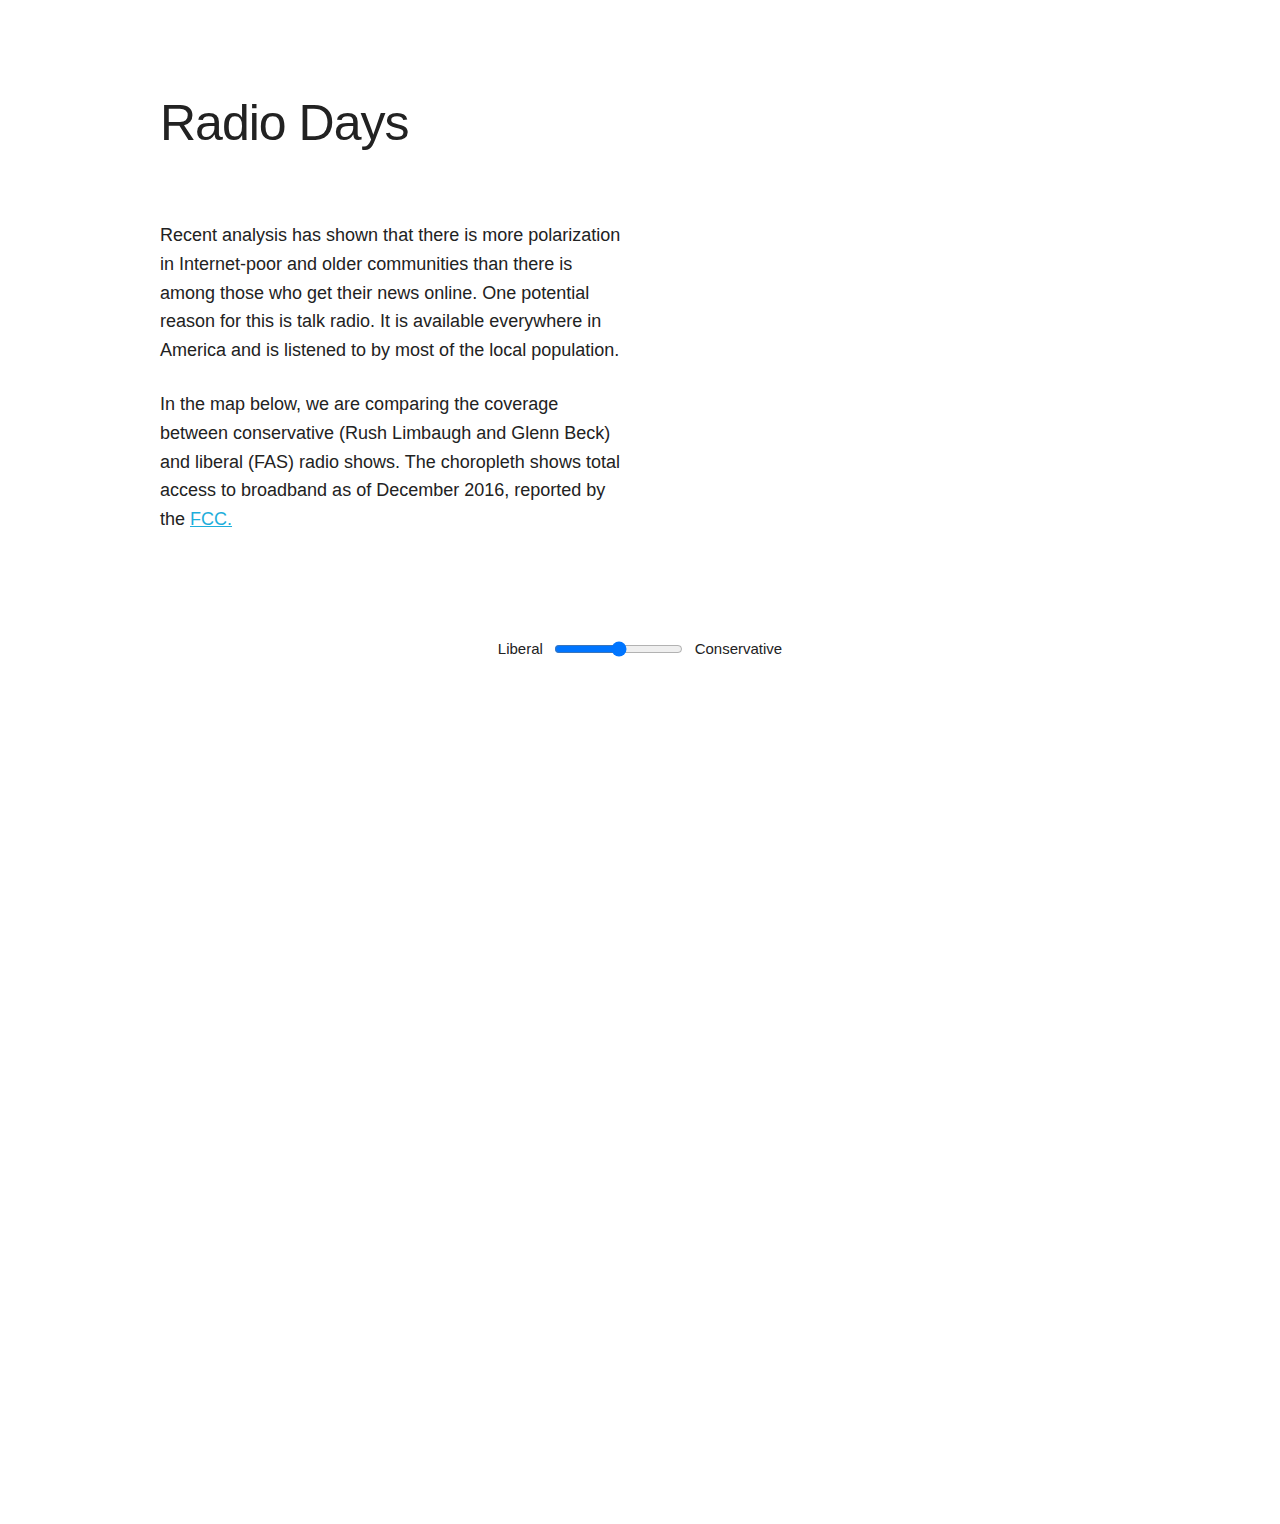
==== index.html @ 7ddf5f52 "cleanup" ====
<!DOCTYPE html>
<html lang="en">
<head>

  <!-- Basic Page Needs
  –––––––––––––––––––––––––––––––––––––––––––––––––– -->
  <meta charset="utf-8">
  <title>Radio Days</title>
  <meta name="description" content="">
  <meta name="author" content="">

  <!-- Mobile Specific Metas
  –––––––––––––––––––––––––––––––––––––––––––––––––– -->
  <meta name="viewport" content="width=device-width, initial-scale=1">

  <!-- CSS
  –––––––––––––––––––––––––––––––––––––––––––––––––– -->
  <link rel="stylesheet" href="css/normalize.css">
  <link rel="stylesheet" href="css/skeleton.css">
  <link rel="stylesheet" href="css/extra.css">

  <!-- Favicon
  –––––––––––––––––––––––––––––––––––––––––––––––––– -->
  <link rel="icon" type="image/png" href="images/favicon.png">
  

</head>
<body>
<script src="https://d3js.org/d3.v4.min.js"></script>
<script src="https://d3js.org/d3-scale-chromatic.v1.min.js"></script>
<script src="https://d3js.org/topojson.v2.min.js"></script>
<script src="https://d3js.org/d3-array.v1.min.js"></script>
<script src="https://d3js.org/d3-geo.v1.min.js"></script>
<script src="https://d3js.org/d3-geo-projection.v2.min.js"></script>
<script src="https://cdnjs.cloudflare.com/ajax/libs/jquery/3.3.1/jquery.min.js"></script>
<script src="https://d3js.org/d3-timer.v1.min.js"></script>

  <!-- Primary Page Layout
  –––––––––––––––––––––––––––––––––––––––––––––––––– -->
  <div class="container">
    <div class="row">
      <div class="one-half column" style="margin-top: 5%">
        <h1>Radio Days</h1>
      </div>
    </div>
    <div class="row">
      <div class="one-half column" style="margin-top: 5%">
        <p>Recent analysis has shown that there is more polarization in Internet-poor and older communities than there is among those who get their news online. One potential reason for this is talk radio. It is available everywhere in America and is listened to by most of the local population. </p> <p>In the map below, we are comparing the coverage between conservative (Rush Limbaugh and Glenn Beck) and liberal (FAS) radio shows. The choropleth shows total access to broadband as of December 2016, reported by the <a href="https://www.fcc.gov/general/broadband-deployment-data-fcc-form-477">FCC.</a></p>
      </div>
    </div>       
    <div class="row">
      <div class="twelve columns" style="margin-top: 5%; margin-bottom: 0">
        <div id="controls" >
          <a href="#livefeed" class="modeLive">Live feed</a>
          <a href="#limbaugh" class="modeL">Limbaugh</a>
          <a href="#fas" class="modeFAS">FAS</a>
          <a href="#knob" id="radioKnob" class="modeKnob">Knob</a>
        </div>
        <div id="hovering"></div>
        <div id="playing"></div>
      </div>
    </div>
    <div class="row" align="center" style="margin-top: 1%">
      <span class="sliderLabel">Liberal</span>
      <input type="range" align="center" min="-1" max="1" value="0.0" step="0.01" class="slider" id="scoreSlider">
      <span class="sliderLabel">Conservative</span>
    </div>
        <script src="data/dataMarket_rd.js"></script>
        <script type="text/javascript">

          // -------------------------------------------- Setup

          var fasCountMax = 0;
          var limbaughCountMax  = 0;
          var maxDiff =0;
          var minDiff = 2;
          var width  = 960,height = 500;
          var rateById = d3.map();
          var Broadband = d3.map();

          var color = d3.scaleThreshold()
              color.domain([0, 100])
              .range(d3.schemeYlGnBu[9]);
          var colorStations = "#000";
          var colorLimbaugh = "#D74C5F";
          var colorFAS = "#CF8F23";

          var x = d3.scaleLinear()
            .domain([0, 100])
            .rangeRound([600, 780]);
          var scaleRadius= d3.scaleLinear()
            .domain([100,  10000000])
            .range([2.5, 15]);
          var scaleParticle= d3.scaleLinear()
            .domain([1,  4095])
            .range([-1, 1]);

          var radioScan = false;
            //handleRadioScan();
          document.getElementById("radioKnob").onclick=function(){
            radioScan=!radioScan;
          }

          //load json!
          var marketInfo = JSON.parse(market);
          // console.dir(marketInfo);

          function calculateScore(marketObject){
            var libScore = marketObject.fasPercent / fasCountMax;
            var conScore = marketObject.limbaughPercent/ limbaughCountMax;
            if(libScore == 0 && conScore ==0){
              return -1;
            }
            var amount = libScore / (libScore + conScore);
            //var amount = conScore - libScore;
            //amount = (amount - minDiff)/(maxDiff-minDiff)*2 - 1;
            //console.log('market: ' + marketObject.name + ' score: ' + amount);
            return amount;
          }

          function calculateInside(marketObject){

            var libScore = marketObject.fasPercent / fasCountMax;
            var conScore = marketObject.limbaughPercent/ limbaughCountMax;

            var amount = conScore - libScore;
            amount = (amount - minDiff)/(maxDiff-minDiff)*2 - 1;
            amount = calculateScore(marketObject);
            amount = amount*2 - 1;
            amount = -amount;
            //var amount = libScore/(libScore + conScore);
            //console.log("amount: " + amount);

            value = document.getElementById("scoreSlider").value;

            if(Math.abs(value)<0.1){
                value = 0;
            }

            if(value>0){
              if(amount>=value){
                inside = true;
              }else{
                inside = false;
              }
            }

            if(value < 0){
              if(amount<=value){
                inside = true;
              }else{
                inside=false;
              }                        
            }

            if(value == 0){
              inside=true;
            }
            /*
            if(marketObject.name=='DAYTON'){

                console.log('market: ' + marketObject.name + ' value: ' + value + ' score: ' + amount + ' inside: ' + inside); 
            }
            */
            return inside;
          }


          //calculate aggregate stuff!
          fasCountMax = 0;
          limbaughCountMax = 0;
          console.dir(marketInfo);
          for(i = 0; i<marketInfo.length; i++){
              //console.log(dataMarket[i].fasCount);
              fasCountMax = Math.max(fasCountMax, marketInfo[i].fasPercent);
              limbaughCountMax = Math.max(limbaughCountMax, marketInfo[i].limbaughPercent);
          }

          for(i = 0; i<marketInfo.length; i++){
                var libScore = marketInfo[i].fasPercent / fasCountMax;
                var conScore = marketInfo[i].limbaughPercent/ limbaughCountMax;

                var amount = conScore - libScore;
                maxDiff = Math.max(amount, maxDiff);
                minDiff = Math.min(amount, minDiff);
          }

          // console.log('fas max: ' + fasCountMax + ' limbaugh max: ' + limbaughCountMax);
          // console.log('max diff: ' + maxDiff + ' minDiff: ' + minDiff);
          window.setInterval(handleRadioScan, 15000);
          //handleRadioScan();
          //document.getElementById("radioKnob").onclick = handleRadioScan();
          function handleRadioScan(){
              console.log('doing radioscan!');
              
              if(radioScan){
                  //load random thing that's open!
                  available=[];
                  for(i= 0; i<marketInfo.length; i++){
                    //make list of available
                    inside = calculateInside(marketInfo[i]);
                    if(inside){
                      for(j=0; j<marketInfo[i].conservative_live_link.length; j++){
                          if((marketInfo[i].conservative_live_link[j].length)>0){
                              available.push(marketInfo[i].conservative_live_link[j]);                              
                          }
                      }
                      for(j=0; j<marketInfo[i].liberal_live_link.length; j++){
                        if((marketInfo[i].liberal_live_link[j].length)>0){
                          available.push(marketInfo[i].liberal_live_link[j]);  
                        }
                      }
                    }
                  }

                  //select one of the available ones:
                  //console.log(Math.random());
                  idx = Math.round(Math.random() * available.length);
                  if(available.length>0){
                      link = available[idx];

                      if(link.includes('heart')){
                        link = link + '?autoplay=true';
                      }
                      console.log('using radio link ')
                      console.log(link);

                      document.getElementById('radioPlayer').src = link;
                      //console.dir(available);                          
                  }else{
                      console.log('could not find radio link!');
                  }
              }    
          }

          var svg = d3.select(".container").append("svg")
              .attr("width", width)
              .attr("height", height);

          // ---------------------------------------------- Utility
          function lerpColor(a, b, amount) { 

              var ah = parseInt(a.replace(/#/g, ''), 16),
                  ar = ah >> 16, ag = ah >> 8 & 0xff, ab = ah & 0xff,
                  bh = parseInt(b.replace(/#/g, ''), 16),
                  br = bh >> 16, bg = bh >> 8 & 0xff, bb = bh & 0xff,
                  rr = ar + amount * (br - ar),
                  rg = ag + amount * (bg - ag),
                  rb = ab + amount * (bb - ab);

              return '#' + ((1 << 24) + (rr << 16) + (rg << 8) + rb | 0).toString(16).slice(1);
          }

          function reloadIframe(){
            document.getElementById('radioPlayer').src = document.getElementById('radioPlayer').src;
          }

          // // -------------------------------------------- Legend
          var legend = svg.append("g")
            .attr("class", "key")
            .attr("transform", "translate(40,15)");

          legend.selectAll("rect")
          .data(color.range().map(function(d) {
              d = color.invertExtent(d);
              if (d[0] == null) d[0] = x.domain()[0];
              if (d[1] == null) d[1] = x.domain()[1];
              return d;
            }))
          .enter().append("rect")
            .attr("height", 8)
            .attr("x", function(d) { return x(d[0]); })
            .attr("width", function(d) { return x(d[1]) - x(d[0]); })
            .attr("fill", function(d) { return color(d[0]); })
            .style("opacity", 0.5);

          legend.append("text")
            .attr("class", "caption")
            .attr("x", x.range()[0])
            .attr("y", -6)
            .attr("fill", "#000")
            .attr("text-anchor", "start")
            .attr("font-weight", "bold")
            .text("Broadband access");

          legend.call(d3.axisBottom(x)
            .tickSize(13)
            .ticks(3)
            .tickFormat(function(x, i) { return i ? x : x  + "%";})
            .tickValues(x.domain()))
          .select(".domain")
            .remove();


          d3.queue()
              .defer(d3.json, "data/us-counties.json")
              .defer(d3.csv, "data/broadband.csv", row)
              .await(ready);

          // interplate data from unemployment.csv
          function row(d) {
            Broadband.set(d.CensusId, +d.percent_total_population*100);
            d.broadband = +d.percent_total_population;
            return d;
          }
          function ready(error, us) {

            if (error) throw error;

            var projection = d3.geoAlbersUsa().fitSize([width, height],topojson.feature(us, us.objects.counties));
            var path = d3.geoPath(projection);

            function loadMap() {
              svg.append("g")
                  .attr("class", "counties")
                .selectAll("path")
                .data(topojson.feature(us, us.objects.counties).features)
                .enter().append("path")
                  //.attr("fill", function(d,i) { return color(d.rate = TotalPop.get(d.id)); })
                  .attr("fill", function(d,i) { return color(d.rate = Broadband.get(d.id)); })
                  .attr("opacity", 0.5)
                  .attr("d", path)
                  .on("mouseover", function(){ 
                      d3.select(this).style("fill", "rgba(0,0,0,0.5)"); 
                  })
                  .on("mouseout", function(){ 
                      //d3.select(this).style("fill", function(d) { return color(d.rate = TotalPop.get(d.id)); })
                      d3.select(this).style("fill", function(d) { return color(d.rate = Broadband.get(d.id)); })
                  })  
                .append("title")
                  .text(function(d) { return d.rate; });

              svg.append("path")
                  .datum(topojson.mesh(us, us.objects.states, function(a, b) { return a !== b; }))
                  .attr("class", "states")
                  .attr("d", path);
            }
            loadMap();                 

            d3.json("data/dataMarket_rd.json", function(error, dataMarket) {

              function drawMarkets() {
                // -------------------------------------------- market
                var market = svg.selectAll("g.market")
                  .data(dataMarket)
                  .enter()
                  .append("g")
                  .attr("class", "market")
                  .attr("transform", function(d) { 
                    if (d.long!==-1 && d.lat!==-1) {
                      return "translate(" + projection([d.long, d.lat]) + ")"; }
                  });

                market.append("circle")
                  .attr("r", function(d){
                    // return d.population/600000;
                    return  scaleRadius(d.population); 
                  })
                  .attr("class", "knob")
                  .style("opacity", 0.8)
                  // .style("stroke-dasharray", function(d){
                  //     amount = calculateScore(d);
                  //     if (amount > 0.5) {
                  //       return 3;
                  //     }
                  //     else {
                  //       return 0;
                  //     }
                  // })
                  .style("stroke-width", 1.5)
                  .style("fill", function(d){
                      amount = calculateScore(d);
                      return lerpColor('#a02ea0', '#1e2db2', amount);  
                  })
                  .attr("score",function(d){
                      mount = calculateScore(d);
                      return amount;
                  })
                  .on("mouseover", function(d){ 
                      //d3.select(this).style("fill", "rgba(173, 140, 171, 1)"); 
                      var talkTotal = d.fasPercent + d.limbaughPercent;
                      var liberalPercent = d.fasPercent / talkTotal;
                      var conservativePercent = d.limbaughPercent / talkTotal;
                      // console.log(liberalPercent, conservativePercent);
                      var description = d.name + ' \n Liberal share: ' + Math.round(liberalPercent*100) + '%' + ' \n Conservative share: ' + Math.round(conservativePercent*100) + '%';
                      d3.select("#hovering").text(description);
                      d3.select(this).style("stroke-width", 1);
                      d3.select("#playing").text(" ");
                  })              
                  .on("mouseout", function(d){ 
                      //d3.select(this).style("fill", "rgba(173, 140, 171, 0.8)"); 
                      d3.select("#hovering").text(" ");
                      d3.select(this).style("stroke-width", 0);
                      d3.select("#playing").text(" ");
                  })

                  d3.selectAll('.knob')
                      .filter(function(d) { return d.number < 50 })
                        .attr("class", "Kfirst");
                  d3.selectAll('.knob')
                      .filter(function(d) { return d.number > 50 && d.number < 100 })
                        .attr("class", "Ksecond");
                  d3.selectAll('.knob')
                      .filter(function(d) { return d.number > 100 && d.number < 200 })
                        .attr("class", "Kthird");
              }
              drawMarkets();
            });               


          }

          // d3.interval( function(){ 
          //   d3.json('https://api.particle.io/v1/devices/270021001247363333343437/reading?access_token=6f49a6afc9c2209535c1bd59d9153cc4d3ab49b1', function(error, particleData){
          //     var sliderValue = scaleParticle(particleData.result).toFixed(2);
          //     document.getElementById("scoreSlider").value = sliderValue;
          //     updateSlider(sliderValue);
          //   });     
          // }, 500);
         
          document.getElementById("scoreSlider").oninput = function () {
            updateSlider(this.value);
          }
 
          function updateSlider(value){
            cutoff = 0.1;
            if(Math.abs(value)<cutoff){
              value = 0;
            }
            d3.selectAll(".station").transition().delay(100).style("opacity", 0);

            d3.selectAll(".Kfirst")
                .transition()
                .style("opacity", function(d){
                      var inside = calculateInside(d);
                      if(inside){
                        return 0.8;
                      }else{
                        return 0.0;
                      }
                })

           d3.selectAll(".Ksecond")   
              .transition() 
              .style("opacity", function(d){
                      var inside = calculateInside(d);
                      if(inside){
                        return 0.8;
                      }else{
                        return 0.0;
                      }
                })
           d3.selectAll(".Kthird")   
              .transition() 
              .style("opacity", function(d){
                      var inside = calculateInside(d);
                      if(inside){
                        return 0.8;
                      }else{
                        return 0.0;
                      }
                })
          }

        </script>
  </div>

  <div id="cheating" align="center">
    <iframe id="radioPlayer" gesture="media" width="800" height="800" src="https://www.iheart.com/live/news-talk-800-wvhu-2629/?autoplay=true" frameborder="0"></iframe>
  </div>
  <!-- <iframe id="radioPlayer" gesture="media" width="300" height="400" src="https://www.iheart.com/live/news-talk-800-wvhu-2629/?autoplay=true?embed=true" frameborder="0"></iframe>
   -->
  <!-- <button onclick="reloadIframe()">Click me</button> -->

<!-- End Document
  –––––––––––––––––––––––––––––––––––––––––––––––––– -->
</body>


</html>
---- css/skeleton.css ----
/*
* Skeleton V2.0.4
* Copyright 2014, Dave Gamache
* www.getskeleton.com
* Free to use under the MIT license.
* http://www.opensource.org/licenses/mit-license.php
* 12/29/2014
*/


/* Table of contents
––––––––––––––––––––––––––––––––––––––––––––––––––
- Grid
- Base Styles
- Typography
- Links
- Buttons
- Forms
- Lists
- Code
- Tables
- Spacing
- Utilities
- Clearing
- Media Queries
*/


/* Grid
–––––––––––––––––––––––––––––––––––––––––––––––––– */
.container {
  position: relative;
  width: 100%;
  max-width: 960px;
  margin: 0 auto;
  padding: 0 20px;
  box-sizing: border-box; }
.column,
.columns {
  width: 100%;
  float: left;
  box-sizing: border-box; }

/* For devices larger than 400px */
@media (min-width: 400px) {
  .container {
    width: 85%;
    padding: 0; }
}

/* For devices larger than 550px */
@media (min-width: 550px) {
  .container {
    width: 80%; }
  .column,
  .columns {
    margin-left: 4%; }
  .column:first-child,
  .columns:first-child {
    margin-left: 0; }

  .one.column,
  .one.columns                    { width: 4.66666666667%; }
  .two.columns                    { width: 13.3333333333%; }
  .three.columns                  { width: 22%;            }
  .four.columns                   { width: 30.6666666667%; }
  .five.columns                   { width: 39.3333333333%; }
  .six.columns                    { width: 48%;            }
  .seven.columns                  { width: 56.6666666667%; }
  .eight.columns                  { width: 65.3333333333%; }
  .nine.columns                   { width: 74.0%;          }
  .ten.columns                    { width: 82.6666666667%; }
  .eleven.columns                 { width: 91.3333333333%; }
  .twelve.columns                 { width: 100%; margin-left: 0; }

  .one-third.column               { width: 30.6666666667%; }
  .two-thirds.column              { width: 65.3333333333%; }

  .one-half.column                { width: 48%; }

  /* Offsets */
  .offset-by-one.column,
  .offset-by-one.columns          { margin-left: 8.66666666667%; }
  .offset-by-two.column,
  .offset-by-two.columns          { margin-left: 17.3333333333%; }
  .offset-by-three.column,
  .offset-by-three.columns        { margin-left: 26%;            }
  .offset-by-four.column,
  .offset-by-four.columns         { margin-left: 34.6666666667%; }
  .offset-by-five.column,
  .offset-by-five.columns         { margin-left: 43.3333333333%; }
  .offset-by-six.column,
  .offset-by-six.columns          { margin-left: 52%;            }
  .offset-by-seven.column,
  .offset-by-seven.columns        { margin-left: 60.6666666667%; }
  .offset-by-eight.column,
  .offset-by-eight.columns        { margin-left: 69.3333333333%; }
  .offset-by-nine.column,
  .offset-by-nine.columns         { margin-left: 78.0%;          }
  .offset-by-ten.column,
  .offset-by-ten.columns          { margin-left: 86.6666666667%; }
  .offset-by-eleven.column,
  .offset-by-eleven.columns       { margin-left: 95.3333333333%; }

  .offset-by-one-third.column,
  .offset-by-one-third.columns    { margin-left: 34.6666666667%; }
  .offset-by-two-thirds.column,
  .offset-by-two-thirds.columns   { margin-left: 69.3333333333%; }

  .offset-by-one-half.column,
  .offset-by-one-half.columns     { margin-left: 52%; }

}


/* Base Styles
–––––––––––––––––––––––––––––––––––––––––––––––––– */
/* NOTE
html is set to 62.5% so that all the REM measurements throughout Skeleton
are based on 10px sizing. So basically 1.5rem = 15px :) */
html {
  font-size: 62.5%; }
body {
  font-size: 1.5em; /* currently ems cause chrome bug misinterpreting rems on body element */
  line-height: 1.6;
  font-weight: 400;
  font-family: "Raleway", "HelveticaNeue", "Helvetica Neue", Helvetica, Arial, sans-serif;
  color: #222; }


/* Typography
–––––––––––––––––––––––––––––––––––––––––––––––––– */
h1, h2, h3, h4, h5, h6 {
  margin-top: 0;
  margin-bottom: 2rem;
  font-weight: 300; }
h1 { font-size: 4.0rem; line-height: 1.2;  letter-spacing: -.1rem;}
h2 { font-size: 3.6rem; line-height: 1.25; letter-spacing: -.1rem; }
h3 { font-size: 3.0rem; line-height: 1.3;  letter-spacing: -.1rem; }
h4 { font-size: 2.4rem; line-height: 1.35; letter-spacing: -.08rem; }
h5 { font-size: 1.8rem; line-height: 1.5;  letter-spacing: -.05rem; }
h6 { font-size: 1.5rem; line-height: 1.6;  letter-spacing: 0; }

/* Larger than phablet */
@media (min-width: 550px) {
  h1 { font-size: 5.0rem; }
  h2 { font-size: 4.2rem; }
  h3 { font-size: 3.6rem; }
  h4 { font-size: 3.0rem; }
  h5 { font-size: 2.4rem; }
  h6 { font-size: 1.5rem; }
}

p {
  margin-top: 0; }


/* Links
–––––––––––––––––––––––––––––––––––––––––––––––––– */
a {
  color: #1EAEDB; }
a:hover {
  color: #0FA0CE; }


/* Buttons
–––––––––––––––––––––––––––––––––––––––––––––––––– */
.button,
button,
input[type="submit"],
input[type="reset"],
input[type="button"] {
  display: inline-block;
  height: 38px;
  padding: 0 30px;
  color: #555;
  text-align: center;
  font-size: 11px;
  font-weight: 600;
  line-height: 38px;
  letter-spacing: .1rem;
  text-transform: uppercase;
  text-decoration: none;
  white-space: nowrap;
  background-color: transparent;
  border-radius: 4px;
  border: 1px solid #bbb;
  cursor: pointer;
  box-sizing: border-box; }
.button:hover,
button:hover,
input[type="submit"]:hover,
input[type="reset"]:hover,
input[type="button"]:hover,
.button:focus,
button:focus,
input[type="submit"]:focus,
input[type="reset"]:focus,
input[type="button"]:focus {
  color: #333;
  border-color: #888;
  outline: 0; }
.button.button-primary,
button.button-primary,
input[type="submit"].button-primary,
input[type="reset"].button-primary,
input[type="button"].button-primary {
  color: #FFF;
  background-color: #33C3F0;
  border-color: #33C3F0; }
.button.button-primary:hover,
button.button-primary:hover,
input[type="submit"].button-primary:hover,
input[type="reset"].button-primary:hover,
input[type="button"].button-primary:hover,
.button.button-primary:focus,
button.button-primary:focus,
input[type="submit"].button-primary:focus,
input[type="reset"].button-primary:focus,
input[type="button"].button-primary:focus {
  color: #FFF;
  background-color: #1EAEDB;
  border-color: #1EAEDB; }


/* Forms
–––––––––––––––––––––––––––––––––––––––––––––––––– */
input[type="email"],
input[type="number"],
input[type="search"],
input[type="text"],
input[type="tel"],
input[type="url"],
input[type="password"],
textarea,
select {
  height: 38px;
  padding: 6px 10px; /* The 6px vertically centers text on FF, ignored by Webkit */
  background-color: #fff;
  border: 1px solid #D1D1D1;
  border-radius: 4px;
  box-shadow: none;
  box-sizing: border-box; }
/* Removes awkward default styles on some inputs for iOS */
input[type="email"],
input[type="number"],
input[type="search"],
input[type="text"],
input[type="tel"],
input[type="url"],
input[type="password"],
textarea {
  -webkit-appearance: none;
     -moz-appearance: none;
          appearance: none; }
textarea {
  min-height: 65px;
  padding-top: 6px;
  padding-bottom: 6px; }
input[type="email"]:focus,
input[type="number"]:focus,
input[type="search"]:focus,
input[type="text"]:focus,
input[type="tel"]:focus,
input[type="url"]:focus,
input[type="password"]:focus,
textarea:focus,
select:focus {
  border: 1px solid #33C3F0;
  outline: 0; }
label,
legend {
  display: block;
  margin-bottom: .5rem;
  font-weight: 600; }
fieldset {
  padding: 0;
  border-width: 0; }
input[type="checkbox"],
input[type="radio"] {
  display: inline; }
label > .label-body {
  display: inline-block;
  margin-left: .5rem;
  font-weight: normal; }


/* Lists
–––––––––––––––––––––––––––––––––––––––––––––––––– */
ul {
  list-style: circle inside; }
ol {
  list-style: decimal inside; }
ol, ul {
  padding-left: 0;
  margin-top: 0; }
ul ul,
ul ol,
ol ol,
ol ul {
  margin: 1.5rem 0 1.5rem 3rem;
  font-size: 90%; }
li {
  margin-bottom: 1rem; }


/* Code
–––––––––––––––––––––––––––––––––––––––––––––––––– */
code {
  padding: .2rem .5rem;
  margin: 0 .2rem;
  font-size: 90%;
  white-space: nowrap;
  background: #F1F1F1;
  border: 1px solid #E1E1E1;
  border-radius: 4px; }
pre > code {
  display: block;
  padding: 1rem 1.5rem;
  white-space: pre; }


/* Tables
–––––––––––––––––––––––––––––––––––––––––––––––––– */
th,
td {
  padding: 12px 15px;
  text-align: left;
  border-bottom: 1px solid #E1E1E1; }
th:first-child,
td:first-child {
  padding-left: 0; }
th:last-child,
td:last-child {
  padding-right: 0; }


/* Spacing
–––––––––––––––––––––––––––––––––––––––––––––––––– */
button,
.button {
  margin-bottom: 1rem; }
input,
textarea,
select,
fieldset {
  margin-bottom: 1.5rem; }
pre,
blockquote,
dl,
figure,
table,
p,
ul,
ol,
form {
  margin-bottom: 2.5rem; }


/* Utilities
–––––––––––––––––––––––––––––––––––––––––––––––––– */
.u-full-width {
  width: 100%;
  box-sizing: border-box; }
.u-max-full-width {
  max-width: 100%;
  box-sizing: border-box; }
.u-pull-right {
  float: right; }
.u-pull-left {
  float: left; }


/* Misc
–––––––––––––––––––––––––––––––––––––––––––––––––– */
hr {
  margin-top: 3rem;
  margin-bottom: 3.5rem;
  border-width: 0;
  border-top: 1px solid #E1E1E1; }


/* Clearing
–––––––––––––––––––––––––––––––––––––––––––––––––– */

/* Self Clearing Goodness */
.container:after,
.row:after,
.u-cf {
  content: "";
  display: table;
  clear: both; }


/* Media Queries
–––––––––––––––––––––––––––––––––––––––––––––––––– */
/*
Note: The best way to structure the use of media queries is to create the queries
near the relevant code. For example, if you wanted to change the styles for buttons
on small devices, paste the mobile query code up in the buttons section and style it
there.
*/


/* Larger than mobile */
@media (min-width: 400px) {}

/* Larger than phablet (also point when grid becomes active) */
@media (min-width: 550px) {}

/* Larger than tablet */
@media (min-width: 750px) {}

/* Larger than desktop */
@media (min-width: 1000px) {}

/* Larger than Desktop HD */
@media (min-width: 1200px) {}
---- css/extra.css ----
@import url('https://rsms.me/inter/inter-ui.css');

.container {
	padding: 5vh 0;
}

.container, .text {
	font-family: 'Inter UI', sans-serif;
	font-size: 1.8rem;
}

.counties {
  fill: none;
  stroke: #fff;
  stroke-width: 0.2px;
}

.states {
  fill: none;
  stroke: rgba(0,0,0,0.3);
  stroke-linejoin: round;
}

svg {
	margin: 0 auto;
	display: block;
	position: relative;
	/*border: 1px solid;*/
	padding-bottom: 20vh;
}

g.station {
	cursor: pointer;
	stroke: #000;
}


#controls {
	width: auto;
	margin: 0 auto;
	font-family: 'Inter UI', sans-serif;
	font-size: 1.4rem;
	/*border: 1px solid;*/
	text-align: center;
	display: none;
}

.sliderLabel {
	font-size: 1.5rem;
	vertical-align: top;
	padding: 0 0.5vw;
}

#hovering, #playing {
	font-size: 1.6rem;
	font-weight: 500;
	/*background-color: #67AACE;*/
	z-index: 1;
	float: left;
	height: 2.3vh;
}

.modeLive, .modeL, .modeFAS{
	cursor: pointer;
	text-align: center;
	margin-right: 0.6vw;
	position: relative;
	display: inline-block;
}


#cheating {
	opacity: 0;
}
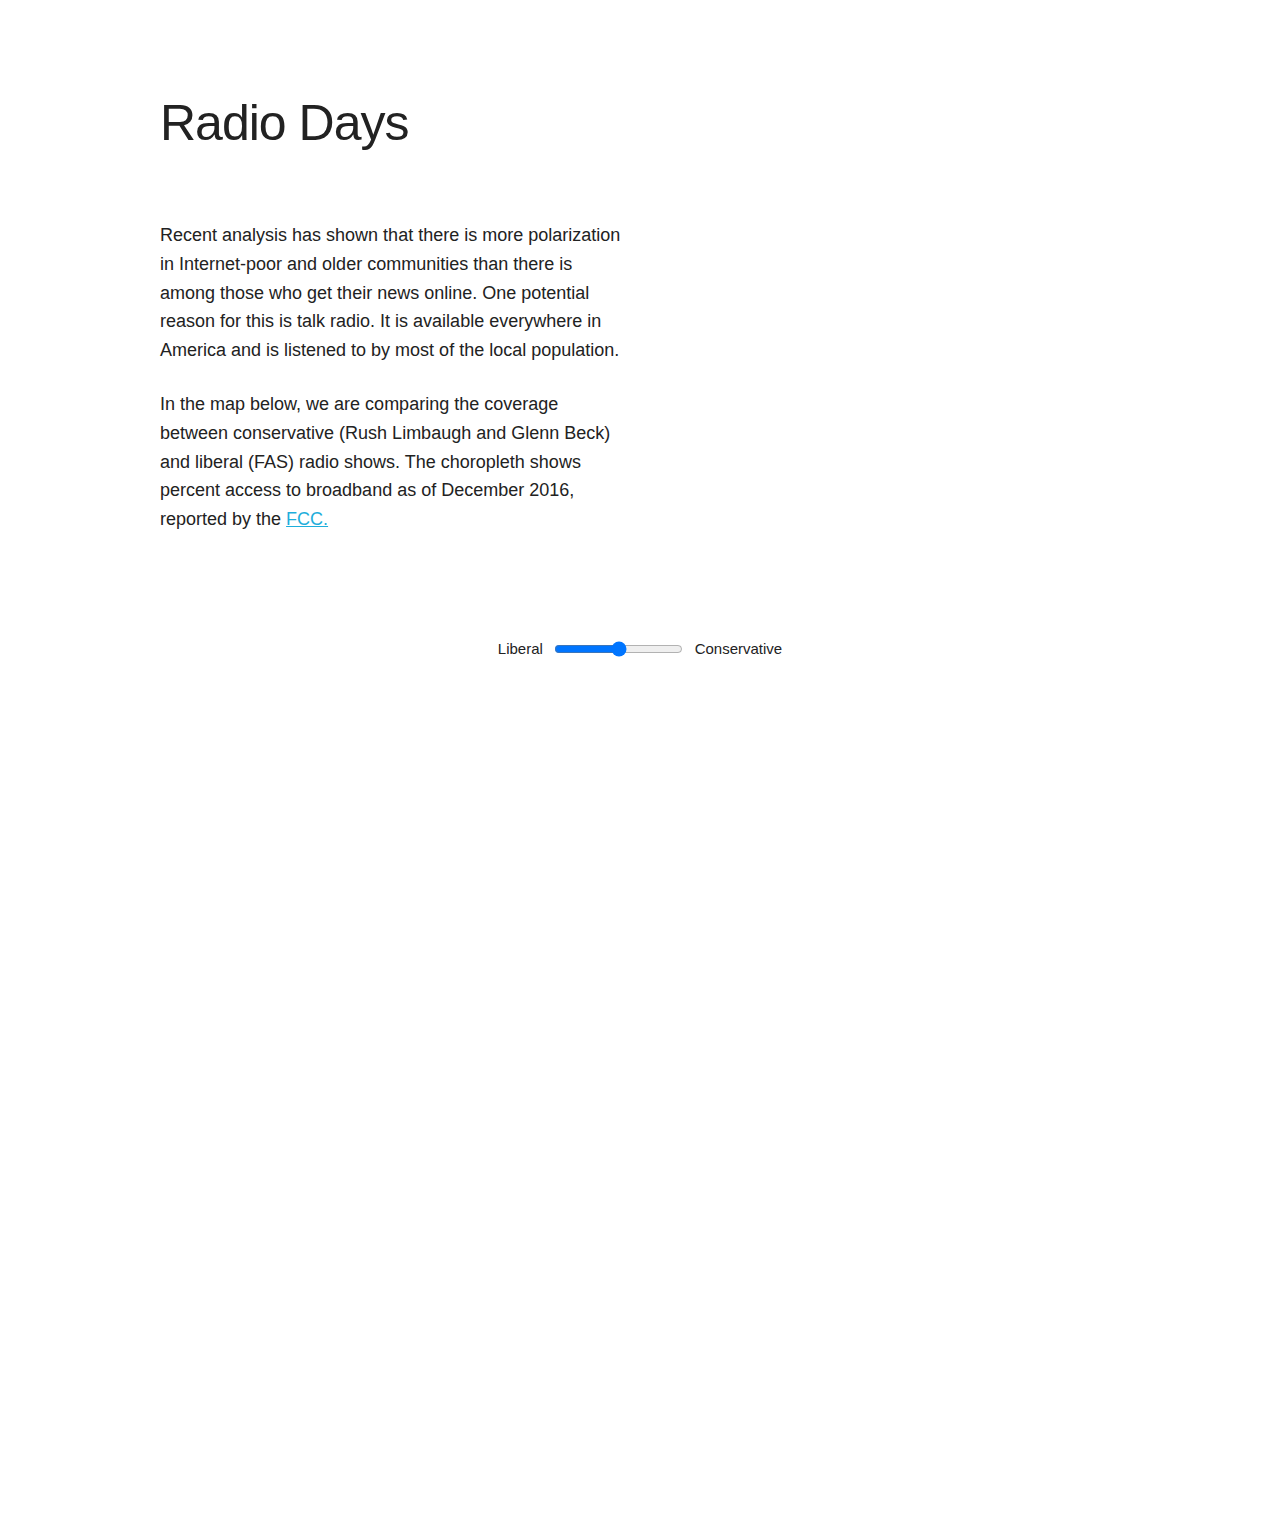
==== commit 22713648: "broadband data" ====
--- a/index.html
+++ b/index.html
@@ -45,7 +45,7 @@
     </div>
     <div class="row">
       <div class="one-half column" style="margin-top: 5%">
-        <p>Recent analysis has shown that there is more polarization in Internet-poor and older communities than there is among those who get their news online. One potential reason for this is talk radio. It is available everywhere in America and is listened to by most of the local population. </p> <p>In the map below, we are comparing the coverage between conservative (Rush Limbaugh and Glenn Beck) and liberal (FAS) radio shows. The choropleth shows total access to broadband as of December 2016, reported by the <a href="https://www.fcc.gov/general/broadband-deployment-data-fcc-form-477">FCC.</a></p>
+        <p>Recent analysis has shown that there is more polarization in Internet-poor and older communities than there is among those who get their news online. One potential reason for this is talk radio. It is available everywhere in America and is listened to by most of the local population. </p> <p>In the map below, we are comparing the coverage between conservative (Rush Limbaugh and Glenn Beck) and liberal (FAS) radio shows. The choropleth shows percent access to broadband as of December 2016, reported by the <a href="https://www.fcc.gov/general/broadband-deployment-data-fcc-form-477">FCC.</a></p>
       </div>
     </div>       
     <div class="row">
@@ -79,14 +79,14 @@
           var Broadband = d3.map();
 
           var color = d3.scaleThreshold()
-              color.domain([0, 100])
-              .range(d3.schemeYlGnBu[9]);
+              color.domain([0, 10, 20, 30, 40, 50, 60, 70, 80, 90, 100])
+              .range(d3.schemePuBuGn[9]);
           var colorStations = "#000";
           var colorLimbaugh = "#D74C5F";
           var colorFAS = "#CF8F23";
 
           var x = d3.scaleLinear()
-            .domain([0, 100])
+            .domain([0, 80])
             .rangeRound([600, 780]);
           var scaleRadius= d3.scaleLinear()
             .domain([100,  10000000])
@@ -281,12 +281,12 @@
             .attr("fill", "#000")
             .attr("text-anchor", "start")
             .attr("font-weight", "bold")
-            .text("Broadband access");
+            .text("No access to broadband");
 
           legend.call(d3.axisBottom(x)
             .tickSize(13)
-            .ticks(3)
-            .tickFormat(function(x, i) { return i ? x : x  + "%";})
+            // .ticks(3)
+            .tickFormat(function(x) { return x  + "%";})
             .tickValues(x.domain()))
           .select(".domain")
             .remove();
@@ -300,7 +300,6 @@
           // interplate data from unemployment.csv
           function row(d) {
             Broadband.set(d.CensusId, +d.percent_total_population*100);
-            d.broadband = +d.percent_total_population;
             return d;
           }
           function ready(error, us) {
@@ -317,7 +316,7 @@
                 .data(topojson.feature(us, us.objects.counties).features)
                 .enter().append("path")
                   //.attr("fill", function(d,i) { return color(d.rate = TotalPop.get(d.id)); })
-                  .attr("fill", function(d,i) { return color(d.rate = Broadband.get(d.id)); })
+                  .attr("fill", function(d) { return color(d.rate = Broadband.get(d.id)); })
                   .attr("opacity", 0.5)
                   .attr("d", path)
                   .on("mouseover", function(){ 
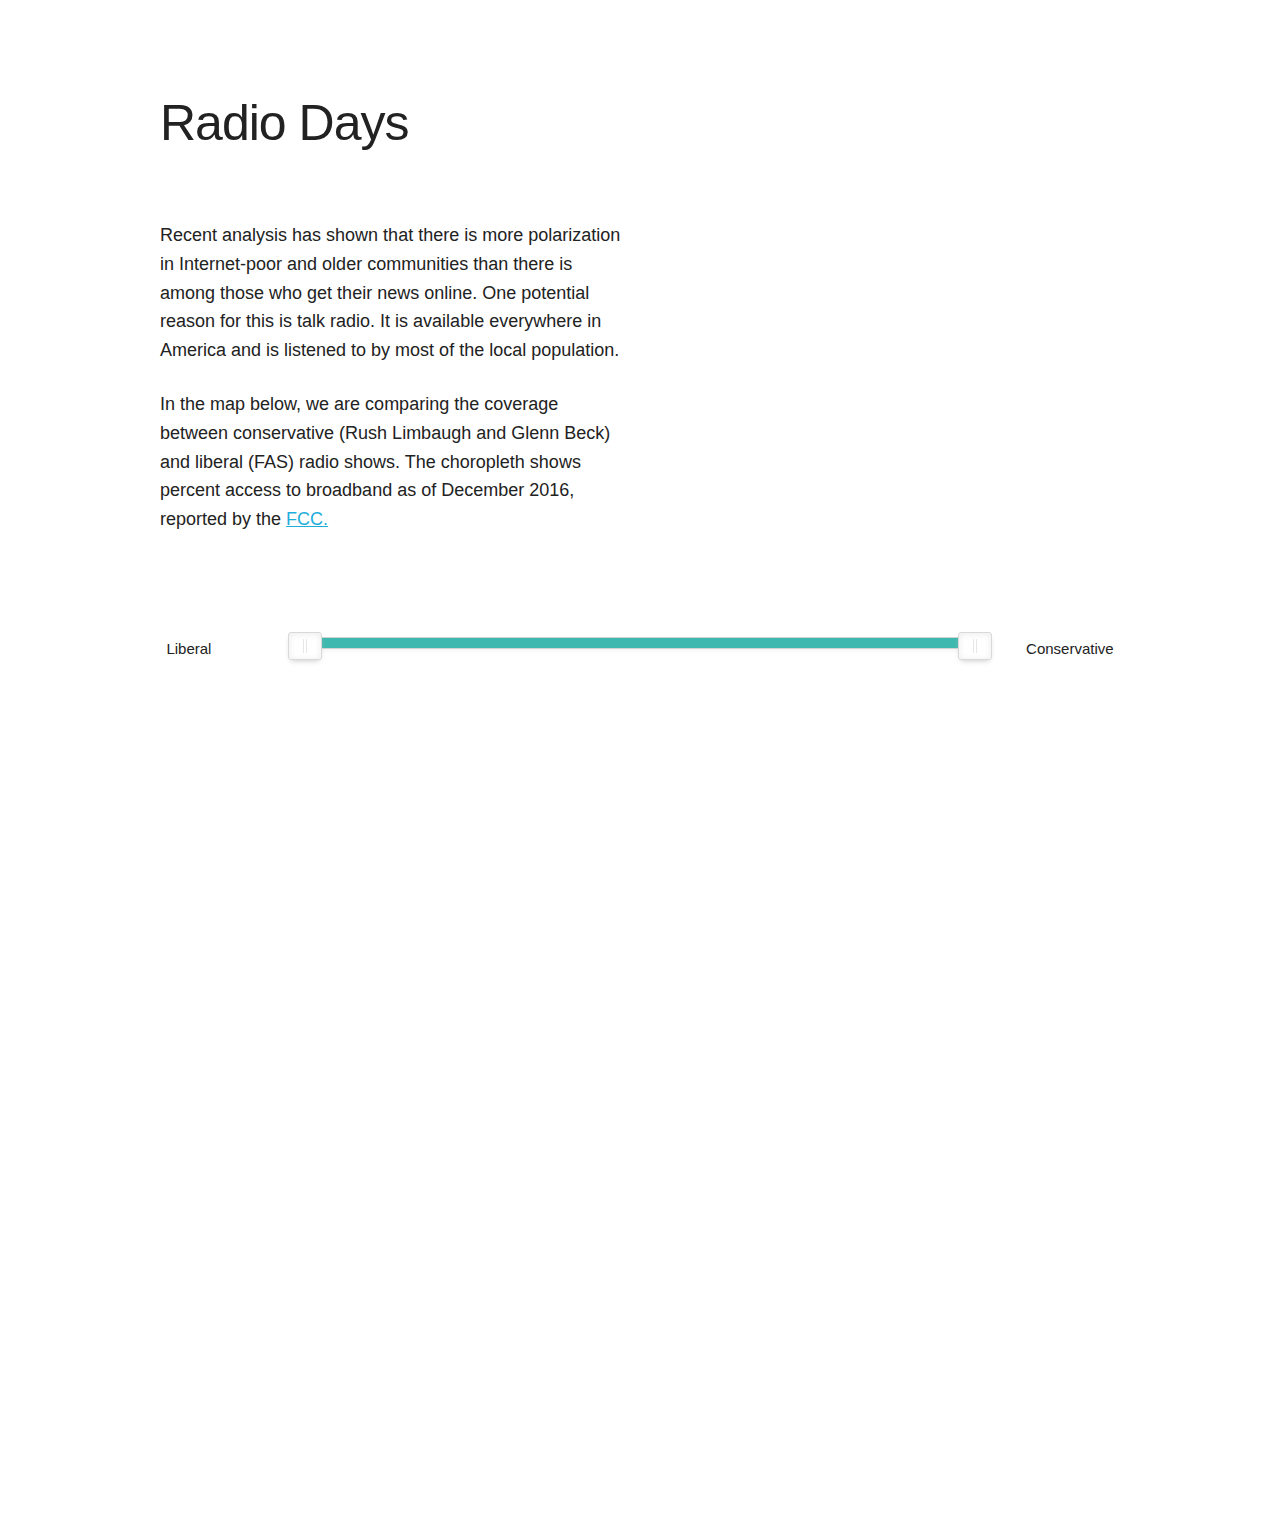
==== commit 498bd43e: "added double handled slider. the code isnt pretty though :(" ====
--- a/index.html
+++ b/index.html
@@ -18,6 +18,7 @@
   <link rel="stylesheet" href="css/normalize.css">
   <link rel="stylesheet" href="css/skeleton.css">
   <link rel="stylesheet" href="css/extra.css">
+  <link rel="stylesheet" href="/nouislider.css">
 
   <!-- Favicon
   –––––––––––––––––––––––––––––––––––––––––––––––––– -->
@@ -34,6 +35,7 @@
 <script src="https://d3js.org/d3-geo-projection.v2.min.js"></script>
 <script src="https://cdnjs.cloudflare.com/ajax/libs/jquery/3.3.1/jquery.min.js"></script>
 <script src="https://d3js.org/d3-timer.v1.min.js"></script>
+<script src="/nouislider.min.js"></script>
 
   <!-- Primary Page Layout
   –––––––––––––––––––––––––––––––––––––––––––––––––– -->
@@ -61,14 +63,40 @@
       </div>
     </div>
     <div class="row" align="center" style="margin-top: 1%">
-      <span class="sliderLabel">Liberal</span>
-      <input type="range" align="center" min="-1" max="1" value="0.0" step="0.01" class="slider" id="scoreSlider">
-      <span class="sliderLabel">Conservative</span>
+      <span class="sliderLabel" style="float: left">Liberal</span>
+      <span class="sliderLabel" style="float:right">Conservative</span>
+      <!-- <input type="range" align="center" min="-1" max="1" value="0.0" step="0.01" class="slider" id="scoreSlider"> -->
+          <div id='double_slider'>
+
+          </div>
+
     </div>
-        <script src="data/dataMarket_rd.js"></script>
+
+        <p>
+    <p>
+    <p>
+        <script src="data/dataMarket_beck_rd.js"></script>
         <script type="text/javascript">
 
           // -------------------------------------------- Setup
+
+          var slider = document.getElementById('double_slider');
+          noUiSlider.create(slider, {
+            start: [-1, 1],
+            connect: true,
+            range: {
+              'min': -1,
+              'max': 1
+            },
+            step: .1,
+
+          });
+
+          slider.noUiSlider.on('update',function(values, handle){
+            console.log('updating slider: ' + values[0] + ' ' + values[1]);
+            updateDoubleSlider(values[0],values[1]);
+          });
+
 
           var fasCountMax = 0;
           var limbaughCountMax  = 0;
@@ -80,7 +108,7 @@
 
           var color = d3.scaleThreshold()
               color.domain([0, 10, 20, 30, 40, 50, 60, 70, 80, 90, 100])
-              .range(d3.schemePuBuGn[9]);
+              .range(d3.schemeGnBu[9]);
           var colorStations = "#000";
           var colorLimbaugh = "#D74C5F";
           var colorFAS = "#CF8F23";
@@ -131,6 +159,8 @@
             //var amount = libScore/(libScore + conScore);
             //console.log("amount: " + amount);
 
+
+
             value = document.getElementById("scoreSlider").value;
 
             if(Math.abs(value)<0.1){
@@ -153,17 +183,116 @@
               }                        
             }
 
+
+
+
+
             if(value == 0){
               inside=true;
             }
+            
+            if(marketObject.name=='SAN DIEGO'){
+
+                console.log('market: ' + marketObject.name + ' value: ' + value + ' score: ' + amount + ' inside: ' + inside); 
+            }
+
+            //make yellows only appear if slider is in center:
+            am = calculateScore(marketObject);
+            if(am==-1){
+              if(value == 0){
+                inside = true;
+              }else{
+                inside = false;
+              }
+            }
+
+
+            
+            return inside;
+          }
+
+
+          function calculateInsideDouble(marketObject, value_left, value_right){
+
+            var libScore = marketObject.fasPercent / fasCountMax;
+            var conScore = marketObject.limbaughPercent/ limbaughCountMax;
+
+            var amount = conScore - libScore;
+            amount = (amount - minDiff)/(maxDiff-minDiff)*2 - 1;
+            amount = calculateScore(marketObject);
+            amount = amount*2 - 1;
+            amount = -amount;
+            //var amount = libScore/(libScore + conScore);
+            //console.log("amount: " + amount);
+
+            if(amount>=value_left & amount<=value_right){
+              inside=true;
+            }else{
+              inside = false;
+            }
+
+            if(marketObject.name=='SAN DIEGO'){
+
+                console.log('market: ' + marketObject.name + ' score: ' + amount + ' inside: ' + inside); 
+            }
+
+
+            return inside;
+
             /*
-            if(marketObject.name=='DAYTON'){
-
-                console.log('market: ' + marketObject.name + ' value: ' + value + ' score: ' + amount + ' inside: ' + inside); 
-            }
+
+
+            value = document.getElementById("scoreSlider").value;
+
+            if(Math.abs(value)<0.1){
+                value = 0;
+            }
+
+            if(value>0){
+              if(amount>=value){
+                inside = true;
+              }else{
+                inside = false;
+              }
+            }
+
+            if(value < 0){
+              if(amount<=value){
+                inside = true;
+              }else{
+                inside=false;
+              }                        
+            }
+
+
+
+
+
+            if(value == 0){
+              inside=true;
+            }
+            
+            
+
+            //make yellows only appear if slider is in center:
+            am = calculateScore(marketObject);
+            if(am==-1){
+              if(value == 0){
+                inside = true;
+              }else{
+                inside = false;
+              }
+            }
+
+
+            
+            return inside;
             */
-            return inside;
-          }
+          }
+
+
+
+
 
 
           //calculate aggregate stuff!
@@ -281,11 +410,11 @@
             .attr("fill", "#000")
             .attr("text-anchor", "start")
             .attr("font-weight", "bold")
-            .text("No access to broadband");
+            .text("Percent without access to broadband");
 
           legend.call(d3.axisBottom(x)
             .tickSize(13)
-            // .ticks(3)
+            .ticks(2)
             .tickFormat(function(x) { return x  + "%";})
             .tickValues(x.domain()))
           .select(".domain")
@@ -317,7 +446,7 @@
                 .enter().append("path")
                   //.attr("fill", function(d,i) { return color(d.rate = TotalPop.get(d.id)); })
                   .attr("fill", function(d) { return color(d.rate = Broadband.get(d.id)); })
-                  .attr("opacity", 0.5)
+                  .attr("opacity", 0.4)
                   .attr("d", path)
                   .on("mouseover", function(){ 
                       d3.select(this).style("fill", "rgba(0,0,0,0.5)"); 
@@ -336,7 +465,7 @@
             }
             loadMap();                 
 
-            d3.json("data/dataMarket_rd.json", function(error, dataMarket) {
+            d3.json("data/dataMarket_beck_rd.json", function(error, dataMarket) {
 
               function drawMarkets() {
                 // -------------------------------------------- market
@@ -369,7 +498,11 @@
                   .style("stroke-width", 1.5)
                   .style("fill", function(d){
                       amount = calculateScore(d);
-                      return lerpColor('#a02ea0', '#1e2db2', amount);  
+                      if(amount == -1){
+                        return '#ffff00'
+                      }
+                      //return lerpColor('#a02ea0', '#1e2db2', amount);  
+                      return lerpColor('#8c0202', '#1e2db2', amount);  
                   })
                   .attr("score",function(d){
                       mount = calculateScore(d);
@@ -380,8 +513,13 @@
                       var talkTotal = d.fasPercent + d.limbaughPercent;
                       var liberalPercent = d.fasPercent / talkTotal;
                       var conservativePercent = d.limbaughPercent / talkTotal;
+
+                      if(talkTotal == 0){
+                        liberalPercent = 0;
+                        conservativePercent = 0;
+                      }
                       // console.log(liberalPercent, conservativePercent);
-                      var description = d.name + ' \n Liberal share: ' + Math.round(liberalPercent*100) + '%' + ' \n Conservative share: ' + Math.round(conservativePercent*100) + '%';
+                      var description = d.name + ' \n Liberal share: ' + Math.round(liberalPercent*100) + '%' + ' \n Conservative share: ' + Math.round(conservativePercent*100) + '%' + ' population: ' + d.population;
                       d3.select("#hovering").text(description);
                       d3.select(this).style("stroke-width", 1);
                       d3.select("#playing").text(" ");
@@ -397,10 +535,10 @@
                       .filter(function(d) { return d.number < 50 })
                         .attr("class", "Kfirst");
                   d3.selectAll('.knob')
-                      .filter(function(d) { return d.number > 50 && d.number < 100 })
+                      .filter(function(d) { return d.number >= 50 && d.number < 100 })
                         .attr("class", "Ksecond");
                   d3.selectAll('.knob')
-                      .filter(function(d) { return d.number > 100 && d.number < 200 })
+                      .filter(function(d) { return d.number >= 100 }) //there were markets above 200
                         .attr("class", "Kthird");
               }
               drawMarkets();
@@ -409,19 +547,62 @@
 
           }
 
-          // d3.interval( function(){ 
-          //   d3.json('https://api.particle.io/v1/devices/270021001247363333343437/reading?access_token=6f49a6afc9c2209535c1bd59d9153cc4d3ab49b1', function(error, particleData){
-          //     var sliderValue = scaleParticle(particleData.result).toFixed(2);
-          //     document.getElementById("scoreSlider").value = sliderValue;
-          //     updateSlider(sliderValue);
-          //   });     
-          // }, 500);
+          d3.interval( function(){ 
+            d3.json('https://api.particle.io/v1/devices/270021001247363333343437/reading?access_token=6f49a6afc9c2209535c1bd59d9153cc4d3ab49b1', function(error, particleData){
+              var sliderValue = scaleParticle(particleData.result).toFixed(2);
+              document.getElementById("scoreSlider").value = sliderValue;
+              updateSlider(sliderValue);
+            });     
+          }, 500);
          
           document.getElementById("scoreSlider").oninput = function () {
             updateSlider(this.value);
           }
+
+
+
+          function updateDoubleSlider(value_left, value_right){
+            d3.selectAll(".station").transition().delay(100).style("opacity", 0);
+            d3.selectAll(".Kfirst")
+                .transition()
+                .style("opacity", function(d,){
+                      //console.log("first " + d.name)
+                      var inside = calculateInsideDouble(d, value_left, value_right);
+                      if(inside){
+                        return 0.8;
+                      }else{
+                        return 0.0;
+                      }
+                })
+            d3.selectAll(".Ksecond")   
+              .transition() 
+              .style("opacity", function(d){
+                      //console.log("second " + d.name)
+                      var inside = calculateInsideDouble(d, value_left, value_right);
+                      if(inside){
+                        return 0.8;
+                      }else{
+                        return 0.0;
+                      }
+                })
+            d3.selectAll(".Kthird")   
+              .transition() 
+              .style("opacity", function(d){
+                      //console.log("third " + d.name)
+                      var inside = calculateInsideDouble(d, value_left, value_right);
+                      if(inside){
+                        return 0.8;
+                      }else{
+                        return 0.0;
+                      }
+                })
+          }
+
+
+
  
           function updateSlider(value){
+            console.log('updating slider!');
             cutoff = 0.1;
             if(Math.abs(value)<cutoff){
               value = 0;
@@ -431,6 +612,7 @@
             d3.selectAll(".Kfirst")
                 .transition()
                 .style("opacity", function(d){
+                      //console.log("first " + d.name)
                       var inside = calculateInside(d);
                       if(inside){
                         return 0.8;
@@ -442,6 +624,7 @@
            d3.selectAll(".Ksecond")   
               .transition() 
               .style("opacity", function(d){
+                      //console.log("second " + d.name)
                       var inside = calculateInside(d);
                       if(inside){
                         return 0.8;
@@ -452,6 +635,7 @@
            d3.selectAll(".Kthird")   
               .transition() 
               .style("opacity", function(d){
+                      //console.log("third " + d.name)
                       var inside = calculateInside(d);
                       if(inside){
                         return 0.8;
--- a/nouislider.css
+++ b/nouislider.css
@@ -0,0 +1,286 @@
+/*! nouislider - 11.1.0 - 2018-04-02 11:18:13 */
+/* Functional styling;
+ * These styles are required for noUiSlider to function.
+ * You don't need to change these rules to apply your design.
+ */
+.noUi-target,
+.noUi-target * {
+  -webkit-touch-callout: none;
+  -webkit-tap-highlight-color: rgba(0, 0, 0, 0);
+  -webkit-user-select: none;
+  -ms-touch-action: none;
+  touch-action: none;
+  -ms-user-select: none;
+  -moz-user-select: none;
+  user-select: none;
+  -moz-box-sizing: border-box;
+  box-sizing: border-box;
+}
+.noUi-target {
+  position: relative;
+  direction: ltr;
+}
+.noUi-base,
+.noUi-connects {
+  width: 100%;
+  height: 100%;
+  position: relative;
+  z-index: 1;
+}
+/* Wrapper for all connect elements.
+ */
+.noUi-connects {
+  overflow: hidden;
+  z-index: 0;
+}
+.noUi-connect,
+.noUi-origin {
+  will-change: transform;
+  position: absolute;
+  z-index: 1;
+  top: 0;
+  left: 0;
+  height: 100%;
+  width: 100%;
+  -ms-transform-origin: 0 0;
+  -webkit-transform-origin: 0 0;
+  transform-origin: 0 0;
+}
+/* Offset direction
+ */
+html:not([dir="rtl"]) .noUi-horizontal .noUi-origin {
+  left: auto;
+  right: 0;
+}
+/* Give origins 0 height/width so they don't interfere with clicking the
+ * connect elements.
+ */
+.noUi-vertical .noUi-origin {
+  width: 0;
+}
+.noUi-horizontal .noUi-origin {
+  height: 0;
+}
+.noUi-handle {
+  position: absolute;
+}
+.noUi-state-tap .noUi-connect,
+.noUi-state-tap .noUi-origin {
+  -webkit-transition: transform 0.3s;
+  transition: transform 0.3s;
+}
+.noUi-state-drag * {
+  cursor: inherit !important;
+}
+/* Slider size and handle placement;
+ */
+.noUi-horizontal {
+  height: 12px;
+  width: 70%;
+}
+.noUi-horizontal .noUi-handle {
+  width: 34px;
+  height: 28px;
+  left: -17px;
+  top: -6px;
+}
+.noUi-vertical {
+  width: 18px;
+}
+.noUi-vertical .noUi-handle {
+  width: 28px;
+  height: 34px;
+  left: -6px;
+  top: -17px;
+}
+html:not([dir="rtl"]) .noUi-horizontal .noUi-handle {
+  right: -17px;
+  left: auto;
+}
+/* Styling;
+ * Giving the connect element a border radius causes issues with using transform: scale
+ */
+.noUi-target {
+  background: #FAFAFA;
+  border-radius: 4px;
+  border: 1px solid #D3D3D3;
+  box-shadow: inset 0 1px 1px #F0F0F0, 0 3px 6px -5px #BBB;
+}
+.noUi-connects {
+  border-radius: 3px;
+}
+.noUi-connect {
+  background: #3FB8AF;
+}
+/* Handles and cursors;
+ */
+.noUi-draggable {
+  cursor: ew-resize;
+}
+.noUi-vertical .noUi-draggable {
+  cursor: ns-resize;
+}
+.noUi-handle {
+  border: 1px solid #D9D9D9;
+  border-radius: 3px;
+  background: #FFF;
+  cursor: default;
+  box-shadow: inset 0 0 1px #FFF, inset 0 1px 7px #EBEBEB, 0 3px 6px -3px #BBB;
+}
+.noUi-active {
+  box-shadow: inset 0 0 1px #FFF, inset 0 1px 7px #DDD, 0 3px 6px -3px #BBB;
+}
+/* Handle stripes;
+ */
+.noUi-handle:before,
+.noUi-handle:after {
+  content: "";
+  display: block;
+  position: absolute;
+  height: 14px;
+  width: 1px;
+  background: #E8E7E6;
+  left: 14px;
+  top: 6px;
+}
+.noUi-handle:after {
+  left: 17px;
+}
+.noUi-vertical .noUi-handle:before,
+.noUi-vertical .noUi-handle:after {
+  width: 14px;
+  height: 1px;
+  left: 6px;
+  top: 14px;
+}
+.noUi-vertical .noUi-handle:after {
+  top: 17px;
+}
+/* Disabled state;
+ */
+[disabled] .noUi-connect {
+  background: #B8B8B8;
+}
+[disabled].noUi-target,
+[disabled].noUi-handle,
+[disabled] .noUi-handle {
+  cursor: not-allowed;
+}
+/* Base;
+ *
+ */
+.noUi-pips,
+.noUi-pips * {
+  -moz-box-sizing: border-box;
+  box-sizing: border-box;
+}
+.noUi-pips {
+  position: absolute;
+  color: #999;
+}
+/* Values;
+ *
+ */
+.noUi-value {
+  position: absolute;
+  white-space: nowrap;
+  text-align: center;
+}
+.noUi-value-sub {
+  color: #ccc;
+  font-size: 10px;
+}
+/* Markings;
+ *
+ */
+.noUi-marker {
+  position: absolute;
+  background: #CCC;
+}
+.noUi-marker-sub {
+  background: #AAA;
+}
+.noUi-marker-large {
+  background: #AAA;
+}
+/* Horizontal layout;
+ *
+ */
+.noUi-pips-horizontal {
+  padding: 10px 0;
+  height: 80px;
+  top: 100%;
+  left: 0;
+  width: 100%;
+}
+.noUi-value-horizontal {
+  -webkit-transform: translate(-50%, 50%);
+  transform: translate(-50%, 50%);
+}
+.noUi-rtl .noUi-value-horizontal {
+  -webkit-transform: translate(50%, 50%);
+  transform: translate(50%, 50%);
+}
+.noUi-marker-horizontal.noUi-marker {
+  margin-left: -1px;
+  width: 2px;
+  height: 5px;
+}
+.noUi-marker-horizontal.noUi-marker-sub {
+  height: 10px;
+}
+.noUi-marker-horizontal.noUi-marker-large {
+  height: 15px;
+}
+/* Vertical layout;
+ *
+ */
+.noUi-pips-vertical {
+  padding: 0 10px;
+  height: 100%;
+  top: 0;
+  left: 100%;
+}
+.noUi-value-vertical {
+  -webkit-transform: translate(0, -50%);
+  transform: translate(0, -50%, 0);
+  padding-left: 25px;
+}
+.noUi-rtl .noUi-value-vertical {
+  -webkit-transform: translate(0, 50%);
+  transform: translate(0, 50%);
+}
+.noUi-marker-vertical.noUi-marker {
+  width: 5px;
+  height: 2px;
+  margin-top: -1px;
+}
+.noUi-marker-vertical.noUi-marker-sub {
+  width: 10px;
+}
+.noUi-marker-vertical.noUi-marker-large {
+  width: 15px;
+}
+.noUi-tooltip {
+  display: block;
+  position: absolute;
+  border: 1px solid #D9D9D9;
+  border-radius: 3px;
+  background: #fff;
+  color: #000;
+  padding: 5px;
+  text-align: center;
+  white-space: nowrap;
+}
+.noUi-horizontal .noUi-tooltip {
+  -webkit-transform: translate(-50%, 0);
+  transform: translate(-50%, 0);
+  left: 50%;
+  bottom: 120%;
+}
+.noUi-vertical .noUi-tooltip {
+  -webkit-transform: translate(0, -50%);
+  transform: translate(0, -50%);
+  top: 50%;
+  right: 120%;
+}
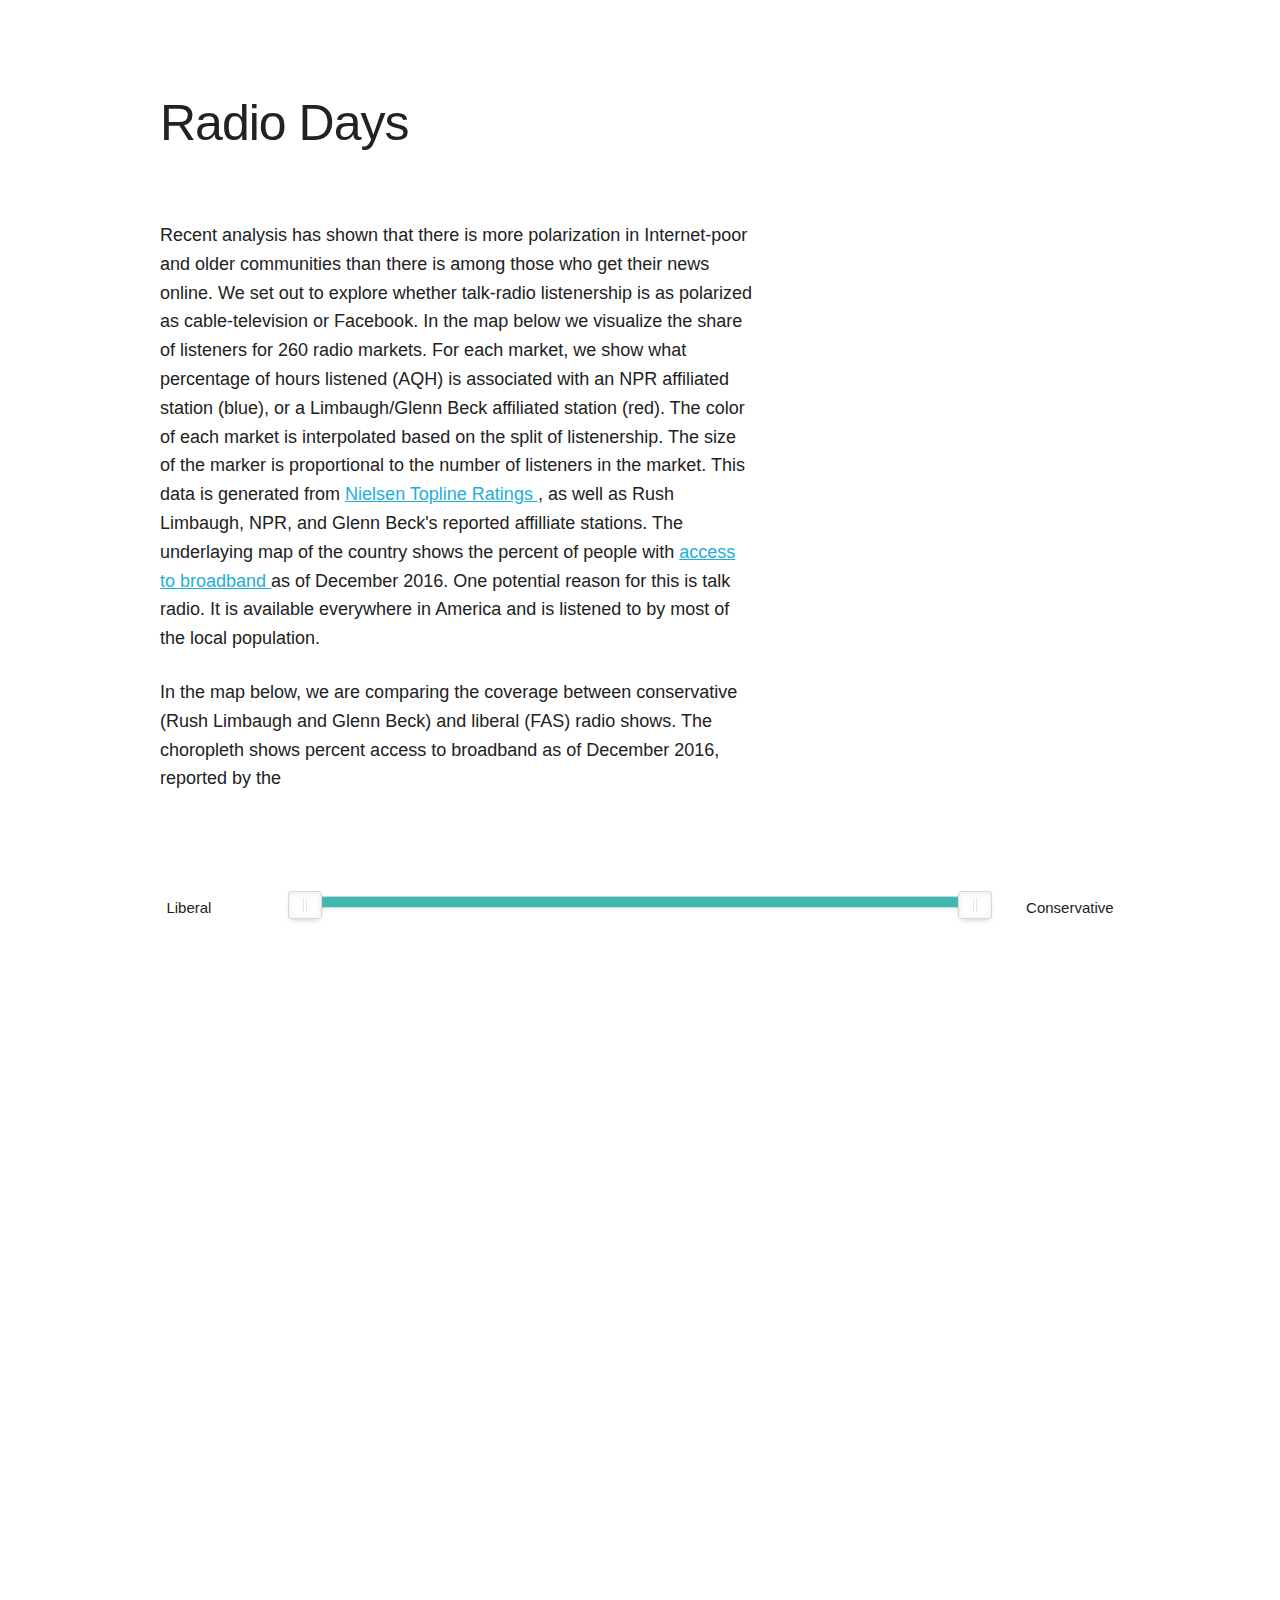
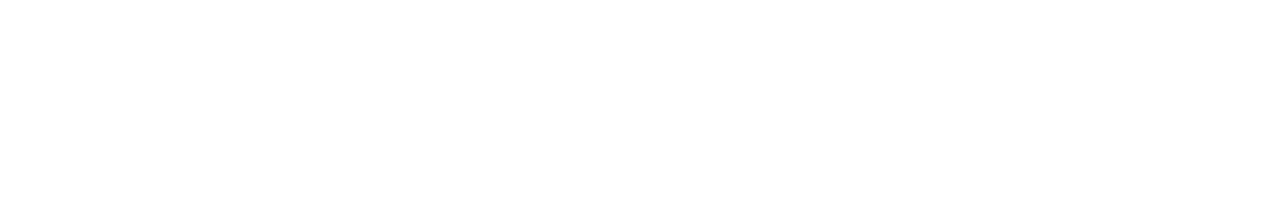
==== commit e4febaa7: "put in proper text, changed half column widht to 62 percent" ====
--- a/index.html
+++ b/index.html
@@ -47,7 +47,16 @@
     </div>
     <div class="row">
       <div class="one-half column" style="margin-top: 5%">
-        <p>Recent analysis has shown that there is more polarization in Internet-poor and older communities than there is among those who get their news online. One potential reason for this is talk radio. It is available everywhere in America and is listened to by most of the local population. </p> <p>In the map below, we are comparing the coverage between conservative (Rush Limbaugh and Glenn Beck) and liberal (FAS) radio shows. The choropleth shows percent access to broadband as of December 2016, reported by the <a href="https://www.fcc.gov/general/broadband-deployment-data-fcc-form-477">FCC.</a></p>
+        <p>Recent analysis has shown that there is more polarization in Internet-poor and older communities than there is among those who get their news online. We set out to explore whether talk-radio listenership is as polarized as cable-television or Facebook. 
+
+        In the map below we visualize the share of listeners for 260 radio markets. For each market, we show what percentage of hours listened (AQH) is associated with an NPR affiliated station (blue), or a Limbaugh/Glenn Beck affiliated station (red). The color of each market is interpolated based on the split of listenership. The size of the marker is proportional to the number of listeners in the market. This data is generated from <a href="https://tlr.nielsen.com/tlr/public/market.do?method=loadAllMarket"> Nielsen Topline Ratings </a>, as well as Rush Limbaugh, NPR, and Glenn Beck's reported affilliate stations.
+
+        The underlaying map of the country shows the percent of people with <a href="https://www.fcc.gov/general/broadband-deployment-data-fcc-form-477"> access to broadband </a> as of December 2016.  
+
+
+
+
+        One potential reason for this is talk radio. It is available everywhere in America and is listened to by most of the local population. </p> <p>In the map below, we are comparing the coverage between conservative (Rush Limbaugh and Glenn Beck) and liberal (FAS) radio shows. The choropleth shows percent access to broadband as of December 2016, reported by the </p>
       </div>
     </div>       
     <div class="row">
--- a/css/skeleton.css
+++ b/css/skeleton.css
@@ -76,7 +76,7 @@
   .one-third.column               { width: 30.6666666667%; }
   .two-thirds.column              { width: 65.3333333333%; }
 
-  .one-half.column                { width: 48%; }
+  .one-half.column                { width: 62%; }
 
   /* Offsets */
   .offset-by-one.column,
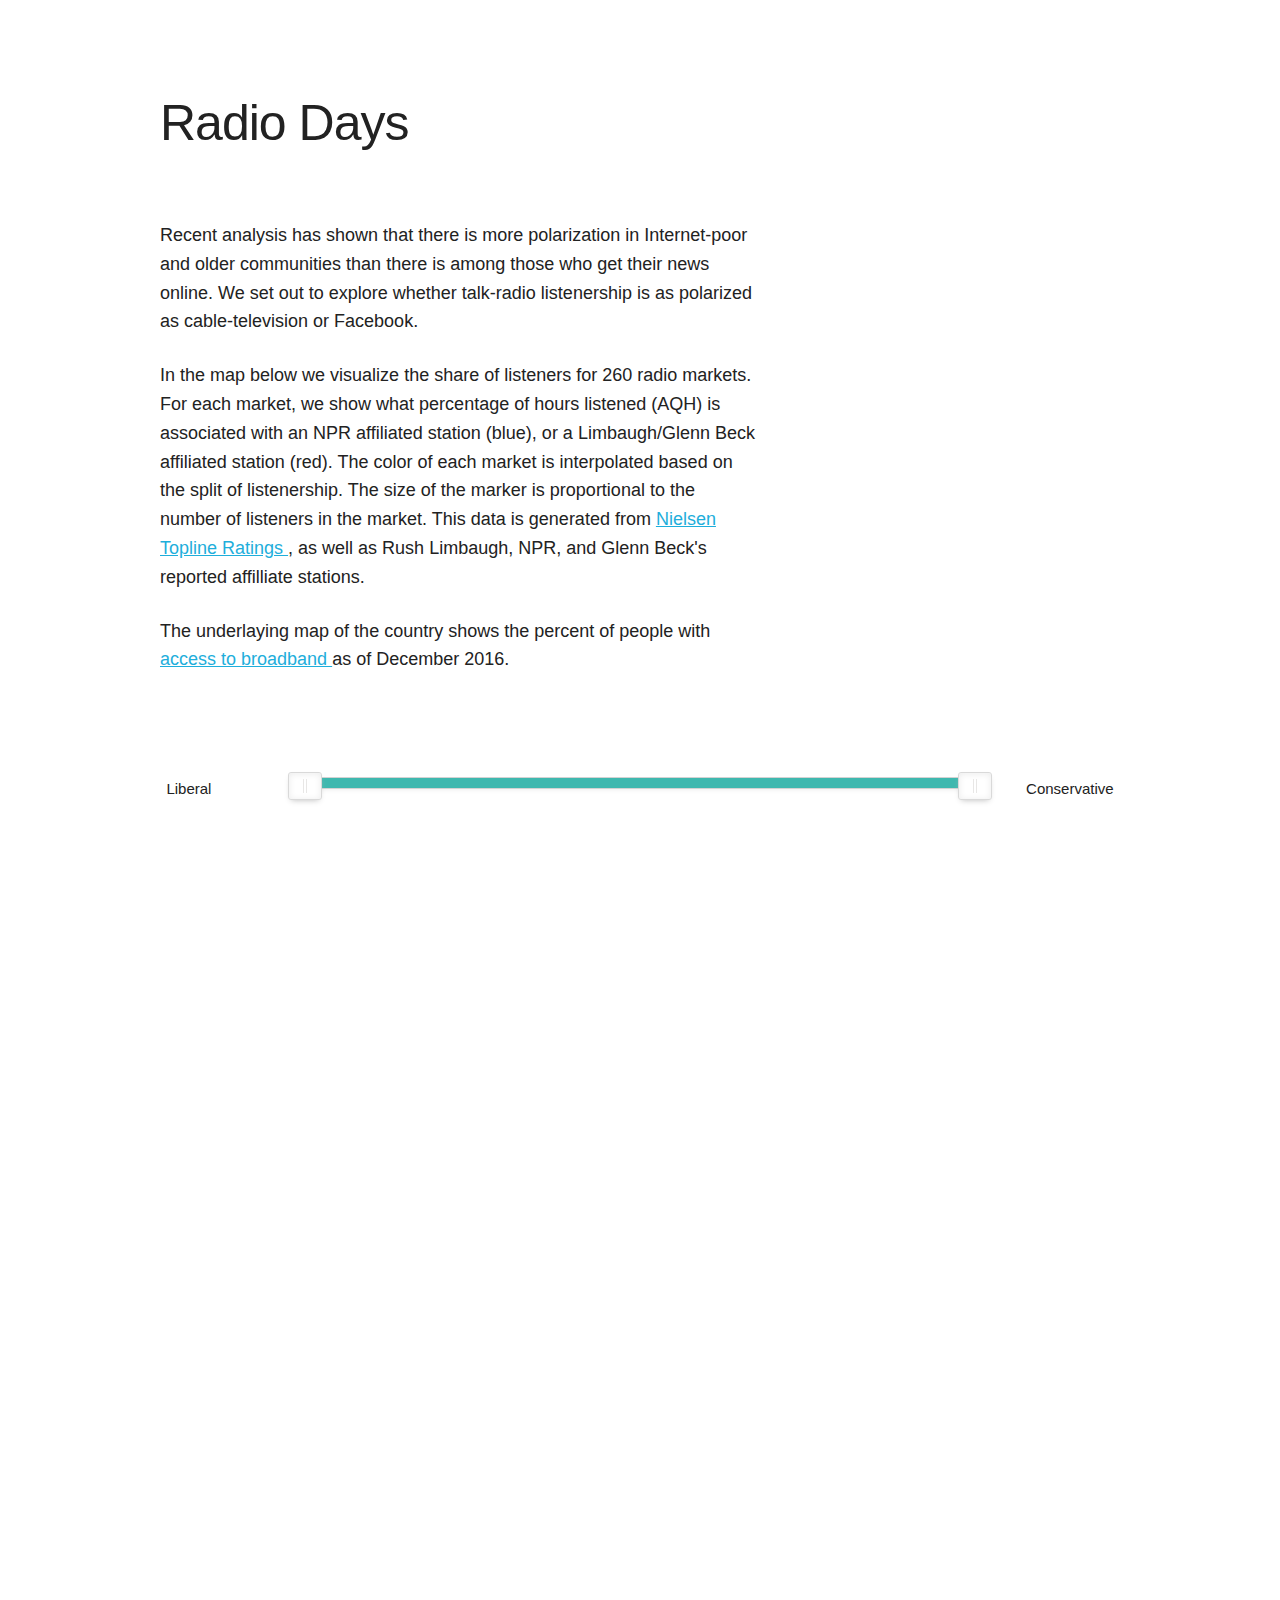
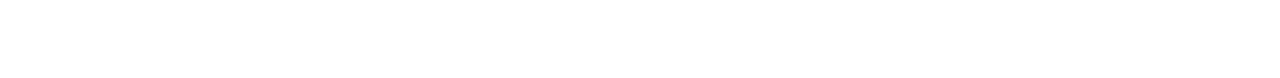
==== commit c1744da0: "fixed up text paragraphs a bit" ====
--- a/index.html
+++ b/index.html
@@ -49,14 +49,13 @@
       <div class="one-half column" style="margin-top: 5%">
         <p>Recent analysis has shown that there is more polarization in Internet-poor and older communities than there is among those who get their news online. We set out to explore whether talk-radio listenership is as polarized as cable-television or Facebook. 
 
+        <p>
+
         In the map below we visualize the share of listeners for 260 radio markets. For each market, we show what percentage of hours listened (AQH) is associated with an NPR affiliated station (blue), or a Limbaugh/Glenn Beck affiliated station (red). The color of each market is interpolated based on the split of listenership. The size of the marker is proportional to the number of listeners in the market. This data is generated from <a href="https://tlr.nielsen.com/tlr/public/market.do?method=loadAllMarket"> Nielsen Topline Ratings </a>, as well as Rush Limbaugh, NPR, and Glenn Beck's reported affilliate stations.
 
+        <p>
         The underlaying map of the country shows the percent of people with <a href="https://www.fcc.gov/general/broadband-deployment-data-fcc-form-477"> access to broadband </a> as of December 2016.  
 
-
-
-
-        One potential reason for this is talk radio. It is available everywhere in America and is listened to by most of the local population. </p> <p>In the map below, we are comparing the coverage between conservative (Rush Limbaugh and Glenn Beck) and liberal (FAS) radio shows. The choropleth shows percent access to broadband as of December 2016, reported by the </p>
       </div>
     </div>       
     <div class="row">
